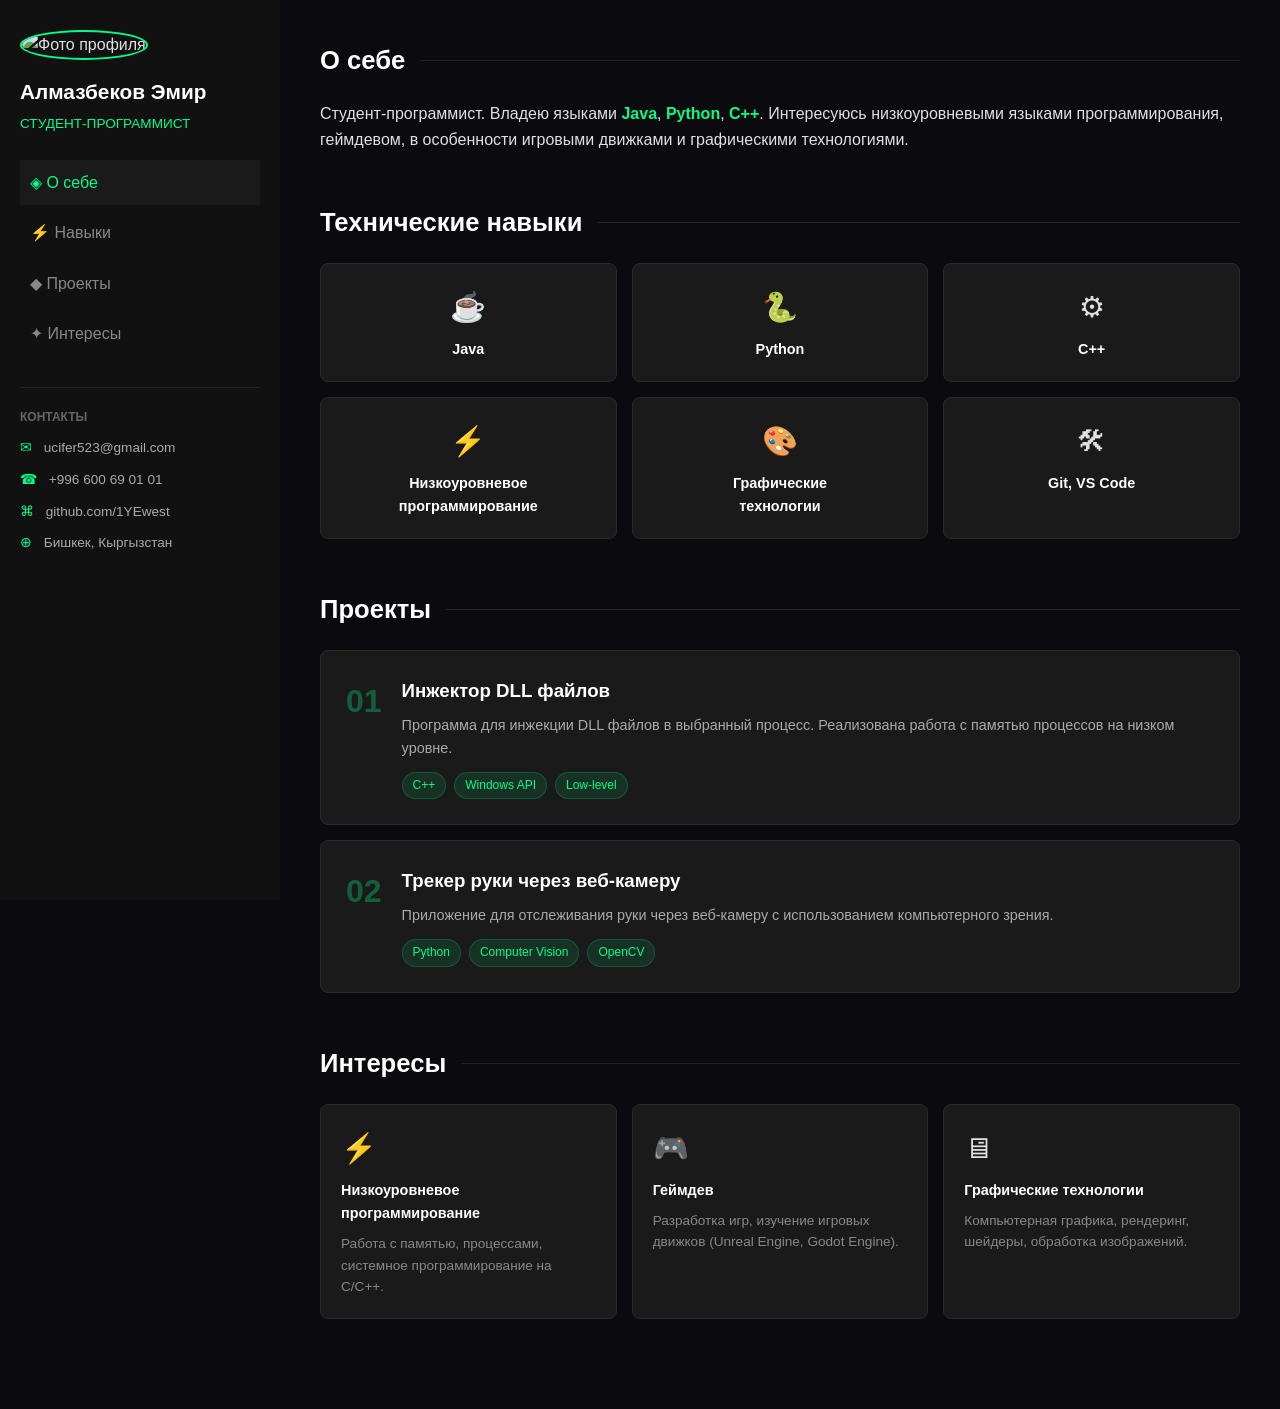
==== index.html @ c415cec6 "Add files via upload" ====
<!DOCTYPE html>
<html lang="ru">
<head>
    <meta charset="UTF-8">
    <meta name="viewport" content="width=device-width, initial-scale=1.0">
    <title>Резюме — Алмазбеков Эмир</title>
    <link rel="stylesheet" href="mystyle.css">
</head>
<body>

    <div class="container">
        
        <!-- Левая панель -->
        <aside class="sidebar">
            <div class="profile-section">
                <img src="https://avatars.githubusercontent.com/1YEwest" alt="Фото профиля" class="avatar">
                <h1 class="name">Алмазбеков Эмир</h1>
                <p class="title">Студент-программист</p>
            </div>

            <nav class="nav">
                <a href="#about" class="nav-link active">
                    <span class="nav-icon">◈</span> О себе
                </a>
                <a href="#skills" class="nav-link">
                    <span class="nav-icon">⚡</span> Навыки
                </a>
                <a href="#projects" class="nav-link">
                    <span class="nav-icon">◆</span> Проекты
                </a>
                <a href="#interests" class="nav-link">
                    <span class="nav-icon">✦</span> Интересы
                </a>
            </nav>

            <div class="contacts">
                <h3>Контакты</h3>
                <div class="contact-item">
                    <span class="contact-icon">✉</span>
                    <a href="mailto:ucifer523@gmail.com">ucifer523@gmail.com</a>
                </div>
                <div class="contact-item">
                    <span class="contact-icon">☎</span>
                    +996 600 69 01 01
                </div>
                <div class="contact-item">
                    <span class="contact-icon">⌘</span>
                    <a href="https://github.com/1YEwest" target="_blank" rel="noopener noreferrer">github.com/1YEwest</a>
                </div>
                <div class="contact-item">
                    <span class="contact-icon">⊕</span>
                    Бишкек, Кыргызстан
                </div>
            </div>
        </aside>

        <!-- Основной контент -->
        <main class="content">
            
            <!-- О себе -->
            <section id="about" class="section">
                <div class="section-header">
                    <h2>О себе</h2>
                    <div class="line"></div>
                </div>
                <p class="about-text">
                    Студент-программист. Владею языками <span class="highlight">Java</span>, 
                    <span class="highlight">Python</span>, <span class="highlight">C++</span>.
                    Интересуюсь низкоуровневыми языками программирования, геймдевом,
                    в особенности игровыми движками и графическими технологиями.
                </p>
            </section>

            <!-- Навыки -->
            <section id="skills" class="section">
                <div class="section-header">
                    <h2>Технические навыки</h2>
                    <div class="line"></div>
                </div>
                <div class="skills-grid">
                    <div class="skill-card">
                        <div class="skill-icon">☕</div>
                        <h4>Java</h4>
                    </div>
                    <div class="skill-card">
                        <div class="skill-icon">🐍</div>
                        <h4>Python</h4>
                    </div>
                    <div class="skill-card">
                        <div class="skill-icon">⚙</div>
                        <h4>C++</h4>
                    </div>
                    <div class="skill-card">
                        <div class="skill-icon">⚡</div>
                        <h4>Низкоуровневое<br>программирование</h4>
                    </div>
                    <div class="skill-card">
                        <div class="skill-icon">🎨</div>
                        <h4>Графические<br>технологии</h4>
                    </div>
                    <div class="skill-card">
                        <div class="skill-icon">🛠</div>
                        <h4>Git, VS Code</h4>
                    </div>
                </div>
            </section>

            <!-- Проекты -->
            <section id="projects" class="section">
                <div class="section-header">
                    <h2>Проекты</h2>
                    <div class="line"></div>
                </div>
                <div class="projects-list">
                    <div class="project-card">
                        <div class="project-number">01</div>
                        <div class="project-info">
                            <h3>Инжектор DLL файлов</h3>
                            <p>Программа для инжекции DLL файлов в выбранный процесс. Реализована работа с памятью процессов на низком уровне.</p>
                            <div class="tags">
                                <span class="tag">C++</span>
                                <span class="tag">Windows API</span>
                                <span class="tag">Low-level</span>
                            </div>
                        </div>
                    </div>
                    <div class="project-card">
                        <div class="project-number">02</div>
                        <div class="project-info">
                            <h3>Трекер руки через веб-камеру</h3>
                            <p>Приложение для отслеживания руки через веб-камеру с использованием компьютерного зрения.</p>
                            <div class="tags">
                                <span class="tag">Python</span>
                                <span class="tag">Computer Vision</span>
                                <span class="tag">OpenCV</span>
                            </div>
                        </div>
                    </div>
                </div>
            </section>

            <!-- Интересы -->
            <section id="interests" class="section">
                <div class="section-header">
                    <h2>Интересы</h2>
                    <div class="line"></div>
                </div>
                <div class="interests-grid">
                    <div class="interest-card">
                        <div class="interest-icon">⚡</div>
                        <h4>Низкоуровневое программирование</h4>
                        <p>Работа с памятью, процессами, системное программирование на C/C++.</p>
                    </div>
                    <div class="interest-card">
                        <div class="interest-icon">🎮</div>
                        <h4>Геймдев</h4>
                        <p>Разработка игр, изучение игровых движков (Unreal Engine, Godot Engine).</p>
                    </div>
                    <div class="interest-card">
                        <div class="interest-icon">🖥</div>
                        <h4>Графические технологии</h4>
                        <p>Компьютерная графика, рендеринг, шейдеры, обработка изображений.</p>
                    </div>
                </div>
            </section>

        </main>
    </div>

</body>
</html>
---- mystyle.css ----
* {
    margin: 0;
    padding: 0;
    box-sizing: border-box;
}

body {
    background: #0a0a0f;
    color: #e0e0e0;
    font-family: Arial, sans-serif;
    line-height: 1.6;
}

.container {
    display: flex;
}

.sidebar {
    width: 280px;
    background: #111;
    padding: 30px 20px;
    position: fixed;
    height: 100vh;
}

.avatar {
    width: 120px;
    height: 120px;
    border-radius: 50%;
    margin-bottom: 15px;
    border: 2px solid #00ff88;
}

.name {
    font-size: 1.3em;
    color: #fff;
    margin-bottom: 5px;
}

.title {
    color: #00ff88;
    font-size: 0.85em;
    text-transform: uppercase;
}

.nav {
    margin: 25px 0;
}

.nav-link {
    display: block;
    padding: 10px;
    color: #888;
    text-decoration: none;
    margin-bottom: 5px;
}

.nav-link:hover,
.nav-link.active {
    color: #00ff88;
    background: #1a1a1a;
}

.contacts {
    margin-top: 30px;
    padding-top: 20px;
    border-top: 1px solid #222;
}

.contacts h3 {
    color: #666;
    font-size: 0.75em;
    text-transform: uppercase;
    margin-bottom: 10px;
}

.contact-item {
    margin-bottom: 10px;
    font-size: 0.85em;
    color: #aaa;
}

.contact-icon {
    color: #00ff88;
    margin-right: 8px;
}

.contact-item a {
    color: #aaa;
    text-decoration: none;
}

.content {
    margin-left: 280px;
    padding: 40px;
    flex: 1;
}

.section {
    margin-bottom: 50px;
}

.section-header {
    display: flex;
    align-items: center;
    gap: 15px;
    margin-bottom: 20px;
}

.section-header h2 {
    font-size: 1.6em;
    color: #fff;
}

.line {
    flex: 1;
    height: 1px;
    background: #222;
}

.highlight {
    color: #00ff88;
    font-weight: 600;
}

.skills-grid,
.interests-grid {
    display: grid;
    grid-template-columns: repeat(3, 1fr);
    gap: 15px;
}

.skill-card,
.interest-card {
    background: #1a1a1a;
    border: 1px solid #2a2a2a;
    border-radius: 8px;
    padding: 20px;
    text-align: center;
}

.skill-icon,
.interest-icon {
    font-size: 1.8em;
    margin-bottom: 8px;
}

.skill-card h4,
.interest-card h4 {
    color: #fff;
    font-size: 0.9em;
}

.interest-card {
    text-align: left;
}

.interest-card p {
    color: #888;
    font-size: 0.85em;
    margin-top: 8px;
}

.projects-list {
    display: flex;
    flex-direction: column;
    gap: 15px;
}

.project-card {
    display: flex;
    gap: 20px;
    background: #1a1a1a;
    border: 1px solid #2a2a2a;
    border-radius: 8px;
    padding: 25px;
}

.project-number {
    font-size: 2em;
    font-weight: bold;
    color: #00ff88;
    opacity: 0.3;
}

.project-info h3 {
    color: #fff;
    margin-bottom: 8px;
}

.project-info p {
    color: #aaa;
    font-size: 0.9em;
    margin-bottom: 12px;
}

.tags {
    display: flex;
    gap: 8px;
}

.tag {
    background: rgba(0, 255, 136, 0.1);
    color: #00ff88;
    padding: 3px 10px;
    border-radius: 15px;
    font-size: 0.75em;
    border: 1px solid rgba(0, 255, 136, 0.2);
}

@media (max-width: 768px) {
    .sidebar {
        position: relative;
        width: 100%;
        height: auto;
    }
    
    .container {
        flex-direction: column;
    }
    
    .content {
        margin-left: 0;
    }
    
    .skills-grid,
    .interests-grid {
        grid-template-columns: 1fr;
    }
}
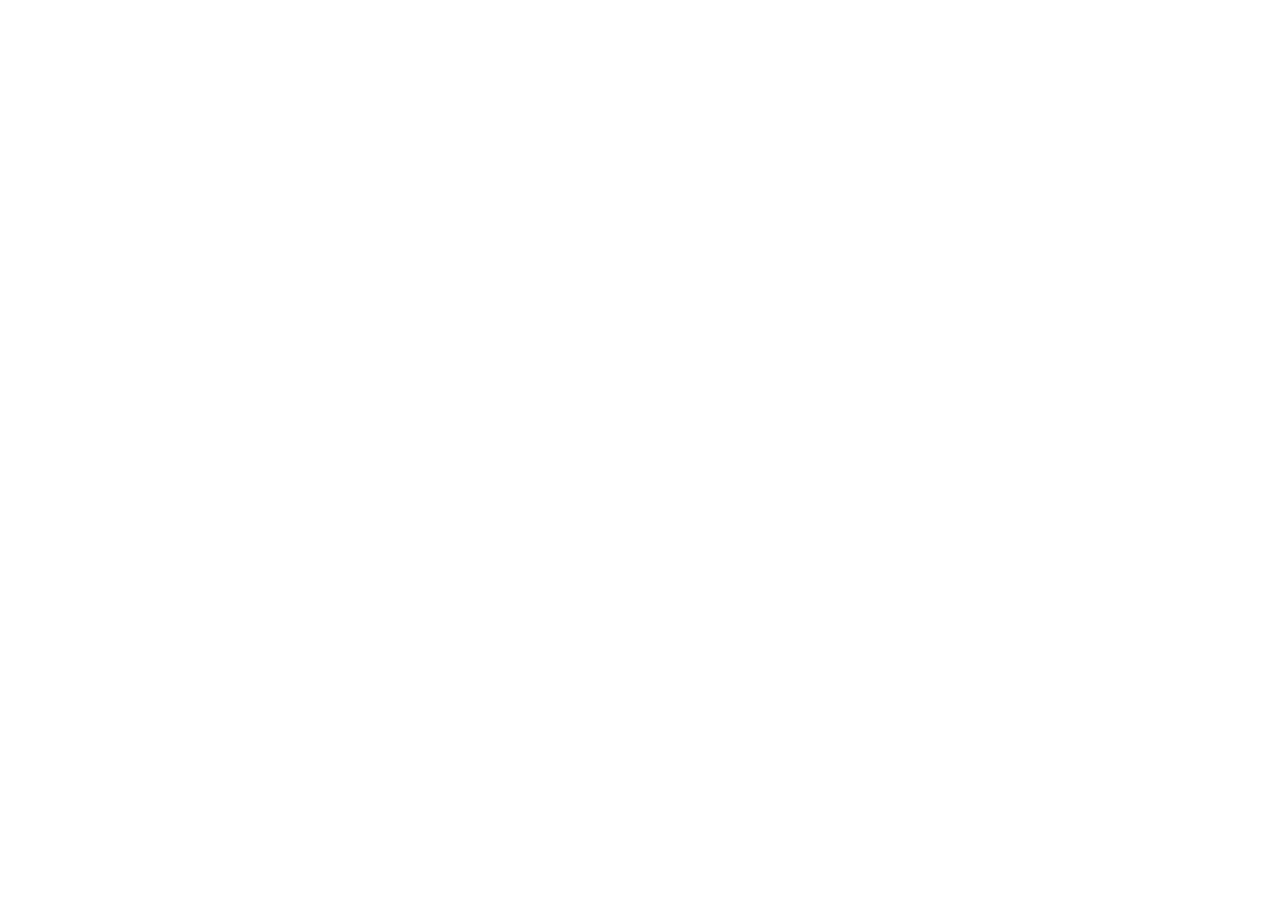
==== commit 6259d105: "Add files via upload" ====
--- a/index.html
+++ b/index.html
@@ -1,171 +1,97 @@
-<!DOCTYPE html>
+<!doctype html>
 <html lang="ru">
-<head>
-    <meta charset="UTF-8">
-    <meta name="viewport" content="width=device-width, initial-scale=1.0">
-    <title>Резюме — Алмазбеков Эмир</title>
-    <link rel="stylesheet" href="mystyle.css">
-</head>
-<body>
+  <head>
+    <meta charset="UTF-8" />
+    <meta name="viewport" content="width=device-width, initial-scale=1.0" />
+    <title>Резюме</title>
+    <link
+      rel="stylesheet"
+      href="https://cdnjs.cloudflare.com/ajax/libs/font-awesome/6.4.0/css/all.min.css"
+    />
+    <style>
+      /* 内联样式确保主题色立即生效，避免闪烁 */
+      html,
+      body {
+        margin: 0;
+        padding: 0;
+        width: 100%;
+        height: 100%;
+      }
+      html.light,
+      html.light body {
+        background-color: #ffffff !important;
+        color: #000000;
+      }
+      html.dark,
+      html.dark body {
+        background-color: #1a1a1a !important;
+        color: #ffffff;
+      }
+    </style>
+    <script>
+      // 在 React 加载前立即设置主题，避免闪烁
+      (function () {
+        const isInIframe = window.self !== window.top;
 
-    <div class="container">
-        
-        <!-- Левая панель -->
-        <aside class="sidebar">
-            <div class="profile-section">
-                <img src="https://avatars.githubusercontent.com/1YEwest" alt="Фото профиля" class="avatar">
-                <h1 class="name">Алмазбеков Эмир</h1>
-                <p class="title">Студент-программист</p>
-            </div>
+        function applyThemeToDOM(theme) {
+          document.documentElement.classList.remove("light", "dark");
+          document.documentElement.classList.add(theme);
+          document.documentElement.setAttribute("data-theme", theme);
+        }
 
-            <nav class="nav">
-                <a href="#about" class="nav-link active">
-                    <span class="nav-icon">◈</span> О себе
-                </a>
-                <a href="#skills" class="nav-link">
-                    <span class="nav-icon">⚡</span> Навыки
-                </a>
-                <a href="#projects" class="nav-link">
-                    <span class="nav-icon">◆</span> Проекты
-                </a>
-                <a href="#interests" class="nav-link">
-                    <span class="nav-icon">✦</span> Интересы
-                </a>
-            </nav>
-
-            <div class="contacts">
-                <h3>Контакты</h3>
-                <div class="contact-item">
-                    <span class="contact-icon">✉</span>
-                    <a href="mailto:ucifer523@gmail.com">ucifer523@gmail.com</a>
-                </div>
-                <div class="contact-item">
-                    <span class="contact-icon">☎</span>
-                    +996 600 69 01 01
-                </div>
-                <div class="contact-item">
-                    <span class="contact-icon">⌘</span>
-                    <a href="https://github.com/1YEwest" target="_blank" rel="noopener noreferrer">github.com/1YEwest</a>
-                </div>
-                <div class="contact-item">
-                    <span class="contact-icon">⊕</span>
-                    Бишкек, Кыргызстан
-                </div>
-            </div>
-        </aside>
-
-        <!-- Основной контент -->
-        <main class="content">
-            
-            <!-- О себе -->
-            <section id="about" class="section">
-                <div class="section-header">
-                    <h2>О себе</h2>
-                    <div class="line"></div>
-                </div>
-                <p class="about-text">
-                    Студент-программист. Владею языками <span class="highlight">Java</span>, 
-                    <span class="highlight">Python</span>, <span class="highlight">C++</span>.
-                    Интересуюсь низкоуровневыми языками программирования, геймдевом,
-                    в особенности игровыми движками и графическими технологиями.
-                </p>
-            </section>
-
-            <!-- Навыки -->
-            <section id="skills" class="section">
-                <div class="section-header">
-                    <h2>Технические навыки</h2>
-                    <div class="line"></div>
-                </div>
-                <div class="skills-grid">
-                    <div class="skill-card">
-                        <div class="skill-icon">☕</div>
-                        <h4>Java</h4>
-                    </div>
-                    <div class="skill-card">
-                        <div class="skill-icon">🐍</div>
-                        <h4>Python</h4>
-                    </div>
-                    <div class="skill-card">
-                        <div class="skill-icon">⚙</div>
-                        <h4>C++</h4>
-                    </div>
-                    <div class="skill-card">
-                        <div class="skill-icon">⚡</div>
-                        <h4>Низкоуровневое<br>программирование</h4>
-                    </div>
-                    <div class="skill-card">
-                        <div class="skill-icon">🎨</div>
-                        <h4>Графические<br>технологии</h4>
-                    </div>
-                    <div class="skill-card">
-                        <div class="skill-icon">🛠</div>
-                        <h4>Git, VS Code</h4>
-                    </div>
-                </div>
-            </section>
-
-            <!-- Проекты -->
-            <section id="projects" class="section">
-                <div class="section-header">
-                    <h2>Проекты</h2>
-                    <div class="line"></div>
-                </div>
-                <div class="projects-list">
-                    <div class="project-card">
-                        <div class="project-number">01</div>
-                        <div class="project-info">
-                            <h3>Инжектор DLL файлов</h3>
-                            <p>Программа для инжекции DLL файлов в выбранный процесс. Реализована работа с памятью процессов на низком уровне.</p>
-                            <div class="tags">
-                                <span class="tag">C++</span>
-                                <span class="tag">Windows API</span>
-                                <span class="tag">Low-level</span>
-                            </div>
-                        </div>
-                    </div>
-                    <div class="project-card">
-                        <div class="project-number">02</div>
-                        <div class="project-info">
-                            <h3>Трекер руки через веб-камеру</h3>
-                            <p>Приложение для отслеживания руки через веб-камеру с использованием компьютерного зрения.</p>
-                            <div class="tags">
-                                <span class="tag">Python</span>
-                                <span class="tag">Computer Vision</span>
-                                <span class="tag">OpenCV</span>
-                            </div>
-                        </div>
-                    </div>
-                </div>
-            </section>
-
-            <!-- Интересы -->
-            <section id="interests" class="section">
-                <div class="section-header">
-                    <h2>Интересы</h2>
-                    <div class="line"></div>
-                </div>
-                <div class="interests-grid">
-                    <div class="interest-card">
-                        <div class="interest-icon">⚡</div>
-                        <h4>Низкоуровневое программирование</h4>
-                        <p>Работа с памятью, процессами, системное программирование на C/C++.</p>
-                    </div>
-                    <div class="interest-card">
-                        <div class="interest-icon">🎮</div>
-                        <h4>Геймдев</h4>
-                        <p>Разработка игр, изучение игровых движков (Unreal Engine, Godot Engine).</p>
-                    </div>
-                    <div class="interest-card">
-                        <div class="interest-icon">🖥</div>
-                        <h4>Графические технологии</h4>
-                        <p>Компьютерная графика, рендеринг, шейдеры, обработка изображений.</p>
-                    </div>
-                </div>
-            </section>
-
-        </main>
-    </div>
-
-</body>
+        if (isInIframe) {
+          // 监听父窗口主动推送的主题消息
+          window.addEventListener("message", function (event) {
+            if (event.data && typeof event.data.theme === "string") {
+              const theme = event.data.theme;
+              if (theme === "light" || theme === "dark") {
+                applyThemeToDOM(theme);
+              }
+            }
+          });
+        } else {
+          // 非 iframe 环境，使用默认 light 主题
+          applyThemeToDOM("light");
+        }
+      })();
+    </script>
+      <script>
+      (function () {
+        if (window.self === window.top) return;
+        var reported = {};
+        window.addEventListener("error", function (event) {
+          // 资源加载失败的 error 事件没有 message，此处仅上报 JS 运行时错误
+          if (!event || !event.message) return;
+          var key =
+            event.message + "|" + (event.filename || "") + "|" + (event.lineno || 0);
+          if (reported[key]) return; // 相同错误只上报一次，避免渲染循环刷屏
+          reported[key] = true;
+          try {
+            window.parent.postMessage(
+              {
+                type: "sandbox-runtime-error",
+                payload: {
+                  message: String(event.message).slice(0, 500),
+                  filename: event.filename || "",
+                  lineno: event.lineno || 0,
+                  colno: event.colno || 0,
+                  stack:
+                    event.error && event.error.stack
+                      ? String(event.error.stack).slice(0, 2000)
+                      : ""
+                }
+              },
+              "*"
+            );
+          } catch (e) {
+            /* 上报失败不影响页面运行 */
+          }
+        });
+      })();
+    </script>
+  </head>
+  <body>
+    <div id="root"></div>
+    <script type="module" src="/src/main.jsx"></script>
+  </body>
 </html>
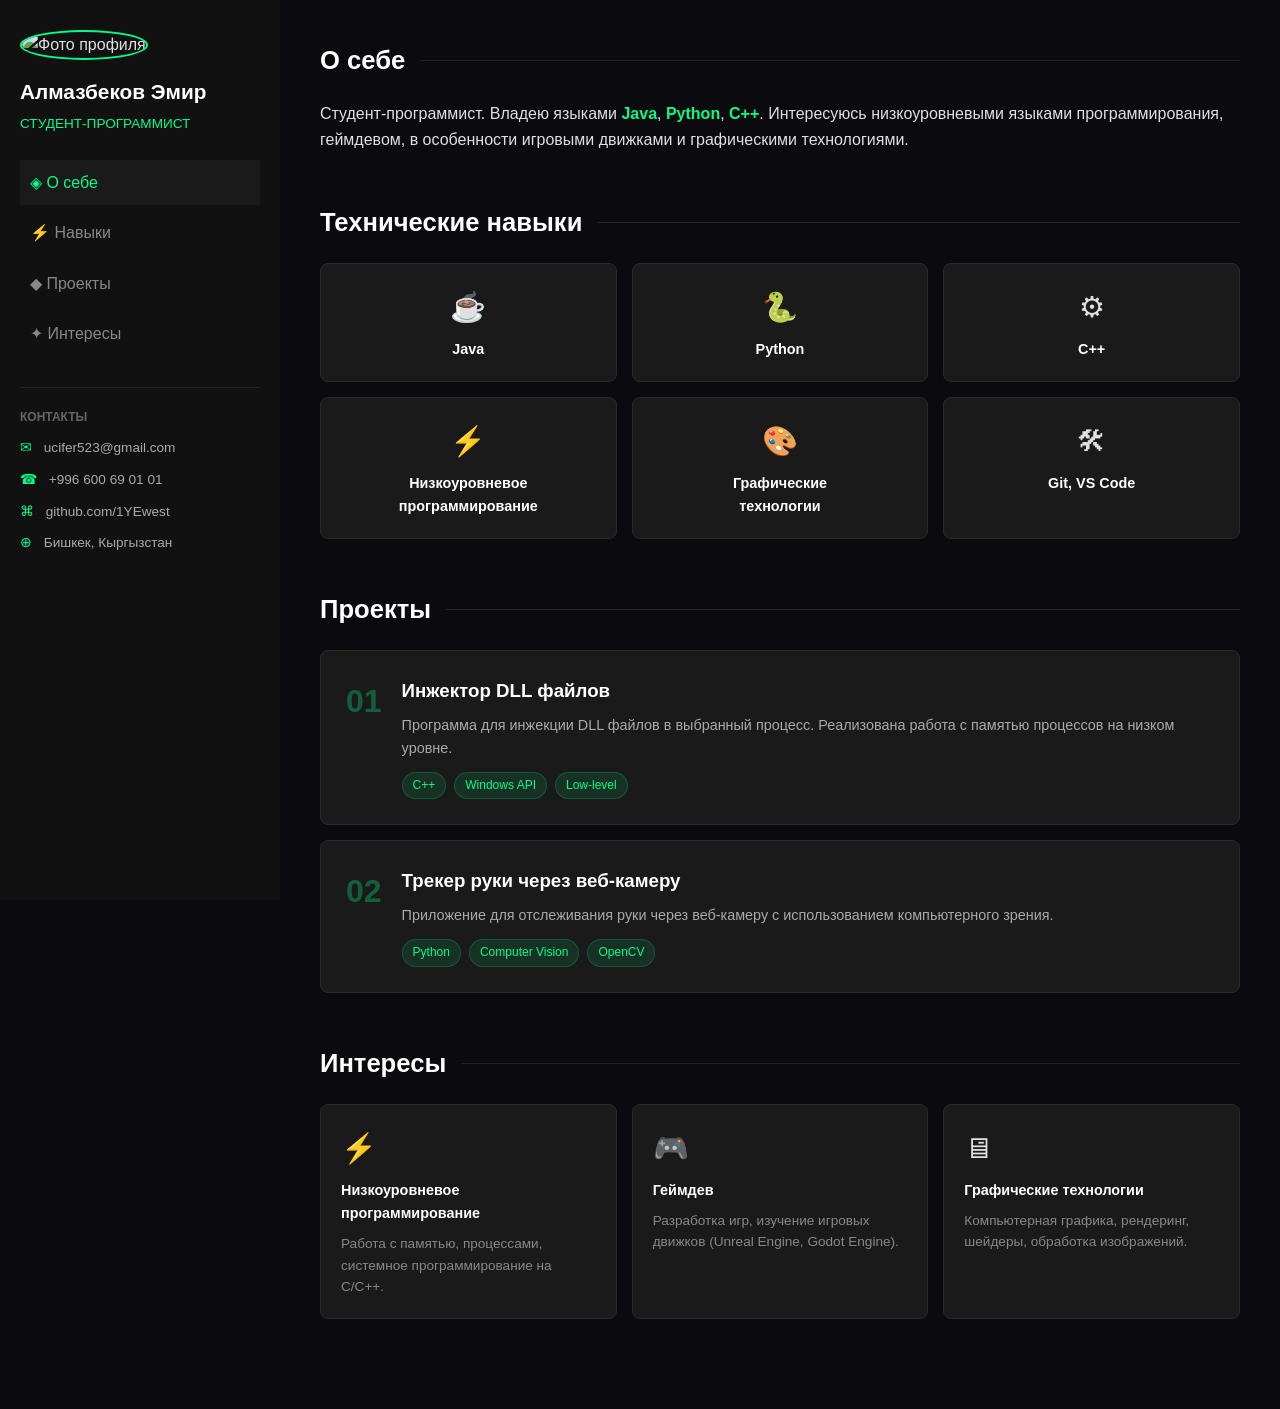
==== commit 75a8d6ba: "Add files via upload" ====
--- a/index.html
+++ b/index.html
@@ -1,97 +1,171 @@
-<!doctype html>
+<!DOCTYPE html>
 <html lang="ru">
-  <head>
-    <meta charset="UTF-8" />
-    <meta name="viewport" content="width=device-width, initial-scale=1.0" />
-    <title>Резюме</title>
-    <link
-      rel="stylesheet"
-      href="https://cdnjs.cloudflare.com/ajax/libs/font-awesome/6.4.0/css/all.min.css"
-    />
-    <style>
-      /* 内联样式确保主题色立即生效，避免闪烁 */
-      html,
-      body {
-        margin: 0;
-        padding: 0;
-        width: 100%;
-        height: 100%;
-      }
-      html.light,
-      html.light body {
-        background-color: #ffffff !important;
-        color: #000000;
-      }
-      html.dark,
-      html.dark body {
-        background-color: #1a1a1a !important;
-        color: #ffffff;
-      }
-    </style>
-    <script>
-      // 在 React 加载前立即设置主题，避免闪烁
-      (function () {
-        const isInIframe = window.self !== window.top;
+<head>
+    <meta charset="UTF-8">
+    <meta name="viewport" content="width=device-width, initial-scale=1.0">
+    <title>Резюме — Алмазбеков Эмир</title>
+    <link rel="stylesheet" href="mystyle.css">
+</head>
+<body>
 
-        function applyThemeToDOM(theme) {
-          document.documentElement.classList.remove("light", "dark");
-          document.documentElement.classList.add(theme);
-          document.documentElement.setAttribute("data-theme", theme);
-        }
+    <div class="container">
+        
+        <!-- Левая панель -->
+        <aside class="sidebar">
+            <div class="profile-section">
+                <img src="https://avatars.githubusercontent.com/1YEwest" alt="Фото профиля" class="avatar">
+                <h1 class="name">Алмазбеков Эмир</h1>
+                <p class="title">Студент-программист</p>
+            </div>
 
-        if (isInIframe) {
-          // 监听父窗口主动推送的主题消息
-          window.addEventListener("message", function (event) {
-            if (event.data && typeof event.data.theme === "string") {
-              const theme = event.data.theme;
-              if (theme === "light" || theme === "dark") {
-                applyThemeToDOM(theme);
-              }
-            }
-          });
-        } else {
-          // 非 iframe 环境，使用默认 light 主题
-          applyThemeToDOM("light");
-        }
-      })();
-    </script>
-      <script>
-      (function () {
-        if (window.self === window.top) return;
-        var reported = {};
-        window.addEventListener("error", function (event) {
-          // 资源加载失败的 error 事件没有 message，此处仅上报 JS 运行时错误
-          if (!event || !event.message) return;
-          var key =
-            event.message + "|" + (event.filename || "") + "|" + (event.lineno || 0);
-          if (reported[key]) return; // 相同错误只上报一次，避免渲染循环刷屏
-          reported[key] = true;
-          try {
-            window.parent.postMessage(
-              {
-                type: "sandbox-runtime-error",
-                payload: {
-                  message: String(event.message).slice(0, 500),
-                  filename: event.filename || "",
-                  lineno: event.lineno || 0,
-                  colno: event.colno || 0,
-                  stack:
-                    event.error && event.error.stack
-                      ? String(event.error.stack).slice(0, 2000)
-                      : ""
-                }
-              },
-              "*"
-            );
-          } catch (e) {
-            /* 上报失败不影响页面运行 */
-          }
-        });
-      })();
-    </script>
-  </head>
-  <body>
-    <div id="root"></div>
-    <script type="module" src="/src/main.jsx"></script>
-  </body>
+            <nav class="nav">
+                <a href="#about" class="nav-link active">
+                    <span class="nav-icon">◈</span> О себе
+                </a>
+                <a href="#skills" class="nav-link">
+                    <span class="nav-icon">⚡</span> Навыки
+                </a>
+                <a href="#projects" class="nav-link">
+                    <span class="nav-icon">◆</span> Проекты
+                </a>
+                <a href="#interests" class="nav-link">
+                    <span class="nav-icon">✦</span> Интересы
+                </a>
+            </nav>
+
+            <div class="contacts">
+                <h3>Контакты</h3>
+                <div class="contact-item">
+                    <span class="contact-icon">✉</span>
+                    <a href="mailto:ucifer523@gmail.com">ucifer523@gmail.com</a>
+                </div>
+                <div class="contact-item">
+                    <span class="contact-icon">☎</span>
+                    +996 600 69 01 01
+                </div>
+                <div class="contact-item">
+                    <span class="contact-icon">⌘</span>
+                    <a href="https://github.com/1YEwest" target="_blank" rel="noopener noreferrer">github.com/1YEwest</a>
+                </div>
+                <div class="contact-item">
+                    <span class="contact-icon">⊕</span>
+                    Бишкек, Кыргызстан
+                </div>
+            </div>
+        </aside>
+
+        <!-- Основной контент -->
+        <main class="content">
+            
+            <!-- О себе -->
+            <section id="about" class="section">
+                <div class="section-header">
+                    <h2>О себе</h2>
+                    <div class="line"></div>
+                </div>
+                <p class="about-text">
+                    Студент-программист. Владею языками <span class="highlight">Java</span>, 
+                    <span class="highlight">Python</span>, <span class="highlight">C++</span>.
+                    Интересуюсь низкоуровневыми языками программирования, геймдевом,
+                    в особенности игровыми движками и графическими технологиями.
+                </p>
+            </section>
+
+            <!-- Навыки -->
+            <section id="skills" class="section">
+                <div class="section-header">
+                    <h2>Технические навыки</h2>
+                    <div class="line"></div>
+                </div>
+                <div class="skills-grid">
+                    <div class="skill-card">
+                        <div class="skill-icon">☕</div>
+                        <h4>Java</h4>
+                    </div>
+                    <div class="skill-card">
+                        <div class="skill-icon">🐍</div>
+                        <h4>Python</h4>
+                    </div>
+                    <div class="skill-card">
+                        <div class="skill-icon">⚙</div>
+                        <h4>C++</h4>
+                    </div>
+                    <div class="skill-card">
+                        <div class="skill-icon">⚡</div>
+                        <h4>Низкоуровневое<br>программирование</h4>
+                    </div>
+                    <div class="skill-card">
+                        <div class="skill-icon">🎨</div>
+                        <h4>Графические<br>технологии</h4>
+                    </div>
+                    <div class="skill-card">
+                        <div class="skill-icon">🛠</div>
+                        <h4>Git, VS Code</h4>
+                    </div>
+                </div>
+            </section>
+
+            <!-- Проекты -->
+            <section id="projects" class="section">
+                <div class="section-header">
+                    <h2>Проекты</h2>
+                    <div class="line"></div>
+                </div>
+                <div class="projects-list">
+                    <div class="project-card">
+                        <div class="project-number">01</div>
+                        <div class="project-info">
+                            <h3>Инжектор DLL файлов</h3>
+                            <p>Программа для инжекции DLL файлов в выбранный процесс. Реализована работа с памятью процессов на низком уровне.</p>
+                            <div class="tags">
+                                <span class="tag">C++</span>
+                                <span class="tag">Windows API</span>
+                                <span class="tag">Low-level</span>
+                            </div>
+                        </div>
+                    </div>
+                    <div class="project-card">
+                        <div class="project-number">02</div>
+                        <div class="project-info">
+                            <h3>Трекер руки через веб-камеру</h3>
+                            <p>Приложение для отслеживания руки через веб-камеру с использованием компьютерного зрения.</p>
+                            <div class="tags">
+                                <span class="tag">Python</span>
+                                <span class="tag">Computer Vision</span>
+                                <span class="tag">OpenCV</span>
+                            </div>
+                        </div>
+                    </div>
+                </div>
+            </section>
+
+            <!-- Интересы -->
+            <section id="interests" class="section">
+                <div class="section-header">
+                    <h2>Интересы</h2>
+                    <div class="line"></div>
+                </div>
+                <div class="interests-grid">
+                    <div class="interest-card">
+                        <div class="interest-icon">⚡</div>
+                        <h4>Низкоуровневое программирование</h4>
+                        <p>Работа с памятью, процессами, системное программирование на C/C++.</p>
+                    </div>
+                    <div class="interest-card">
+                        <div class="interest-icon">🎮</div>
+                        <h4>Геймдев</h4>
+                        <p>Разработка игр, изучение игровых движков (Unreal Engine, Godot Engine).</p>
+                    </div>
+                    <div class="interest-card">
+                        <div class="interest-icon">🖥</div>
+                        <h4>Графические технологии</h4>
+                        <p>Компьютерная графика, рендеринг, шейдеры, обработка изображений.</p>
+                    </div>
+                </div>
+            </section>
+
+        </main>
+    </div>
+
+</body>
 </html>
--- a/mystyle.css
+++ b/mystyle.css
@@ -0,0 +1,230 @@
+* {
+    margin: 0;
+    padding: 0;
+    box-sizing: border-box;
+}
+
+body {
+    background: #0a0a0f;
+    color: #e0e0e0;
+    font-family: Arial, sans-serif;
+    line-height: 1.6;
+}
+
+.container {
+    display: flex;
+}
+
+.sidebar {
+    width: 280px;
+    background: #111;
+    padding: 30px 20px;
+    position: fixed;
+    height: 100vh;
+}
+
+.avatar {
+    width: 120px;
+    height: 120px;
+    border-radius: 50%;
+    margin-bottom: 15px;
+    border: 2px solid #00ff88;
+}
+
+.name {
+    font-size: 1.3em;
+    color: #fff;
+    margin-bottom: 5px;
+}
+
+.title {
+    color: #00ff88;
+    font-size: 0.85em;
+    text-transform: uppercase;
+}
+
+.nav {
+    margin: 25px 0;
+}
+
+.nav-link {
+    display: block;
+    padding: 10px;
+    color: #888;
+    text-decoration: none;
+    margin-bottom: 5px;
+}
+
+.nav-link:hover,
+.nav-link.active {
+    color: #00ff88;
+    background: #1a1a1a;
+}
+
+.contacts {
+    margin-top: 30px;
+    padding-top: 20px;
+    border-top: 1px solid #222;
+}
+
+.contacts h3 {
+    color: #666;
+    font-size: 0.75em;
+    text-transform: uppercase;
+    margin-bottom: 10px;
+}
+
+.contact-item {
+    margin-bottom: 10px;
+    font-size: 0.85em;
+    color: #aaa;
+}
+
+.contact-icon {
+    color: #00ff88;
+    margin-right: 8px;
+}
+
+.contact-item a {
+    color: #aaa;
+    text-decoration: none;
+}
+
+.content {
+    margin-left: 280px;
+    padding: 40px;
+    flex: 1;
+}
+
+.section {
+    margin-bottom: 50px;
+}
+
+.section-header {
+    display: flex;
+    align-items: center;
+    gap: 15px;
+    margin-bottom: 20px;
+}
+
+.section-header h2 {
+    font-size: 1.6em;
+    color: #fff;
+}
+
+.line {
+    flex: 1;
+    height: 1px;
+    background: #222;
+}
+
+.highlight {
+    color: #00ff88;
+    font-weight: 600;
+}
+
+.skills-grid,
+.interests-grid {
+    display: grid;
+    grid-template-columns: repeat(3, 1fr);
+    gap: 15px;
+}
+
+.skill-card,
+.interest-card {
+    background: #1a1a1a;
+    border: 1px solid #2a2a2a;
+    border-radius: 8px;
+    padding: 20px;
+    text-align: center;
+}
+
+.skill-icon,
+.interest-icon {
+    font-size: 1.8em;
+    margin-bottom: 8px;
+}
+
+.skill-card h4,
+.interest-card h4 {
+    color: #fff;
+    font-size: 0.9em;
+}
+
+.interest-card {
+    text-align: left;
+}
+
+.interest-card p {
+    color: #888;
+    font-size: 0.85em;
+    margin-top: 8px;
+}
+
+.projects-list {
+    display: flex;
+    flex-direction: column;
+    gap: 15px;
+}
+
+.project-card {
+    display: flex;
+    gap: 20px;
+    background: #1a1a1a;
+    border: 1px solid #2a2a2a;
+    border-radius: 8px;
+    padding: 25px;
+}
+
+.project-number {
+    font-size: 2em;
+    font-weight: bold;
+    color: #00ff88;
+    opacity: 0.3;
+}
+
+.project-info h3 {
+    color: #fff;
+    margin-bottom: 8px;
+}
+
+.project-info p {
+    color: #aaa;
+    font-size: 0.9em;
+    margin-bottom: 12px;
+}
+
+.tags {
+    display: flex;
+    gap: 8px;
+}
+
+.tag {
+    background: rgba(0, 255, 136, 0.1);
+    color: #00ff88;
+    padding: 3px 10px;
+    border-radius: 15px;
+    font-size: 0.75em;
+    border: 1px solid rgba(0, 255, 136, 0.2);
+}
+
+@media (max-width: 768px) {
+    .sidebar {
+        position: relative;
+        width: 100%;
+        height: auto;
+    }
+    
+    .container {
+        flex-direction: column;
+    }
+    
+    .content {
+        margin-left: 0;
+    }
+    
+    .skills-grid,
+    .interests-grid {
+        grid-template-columns: 1fr;
+    }
+}
